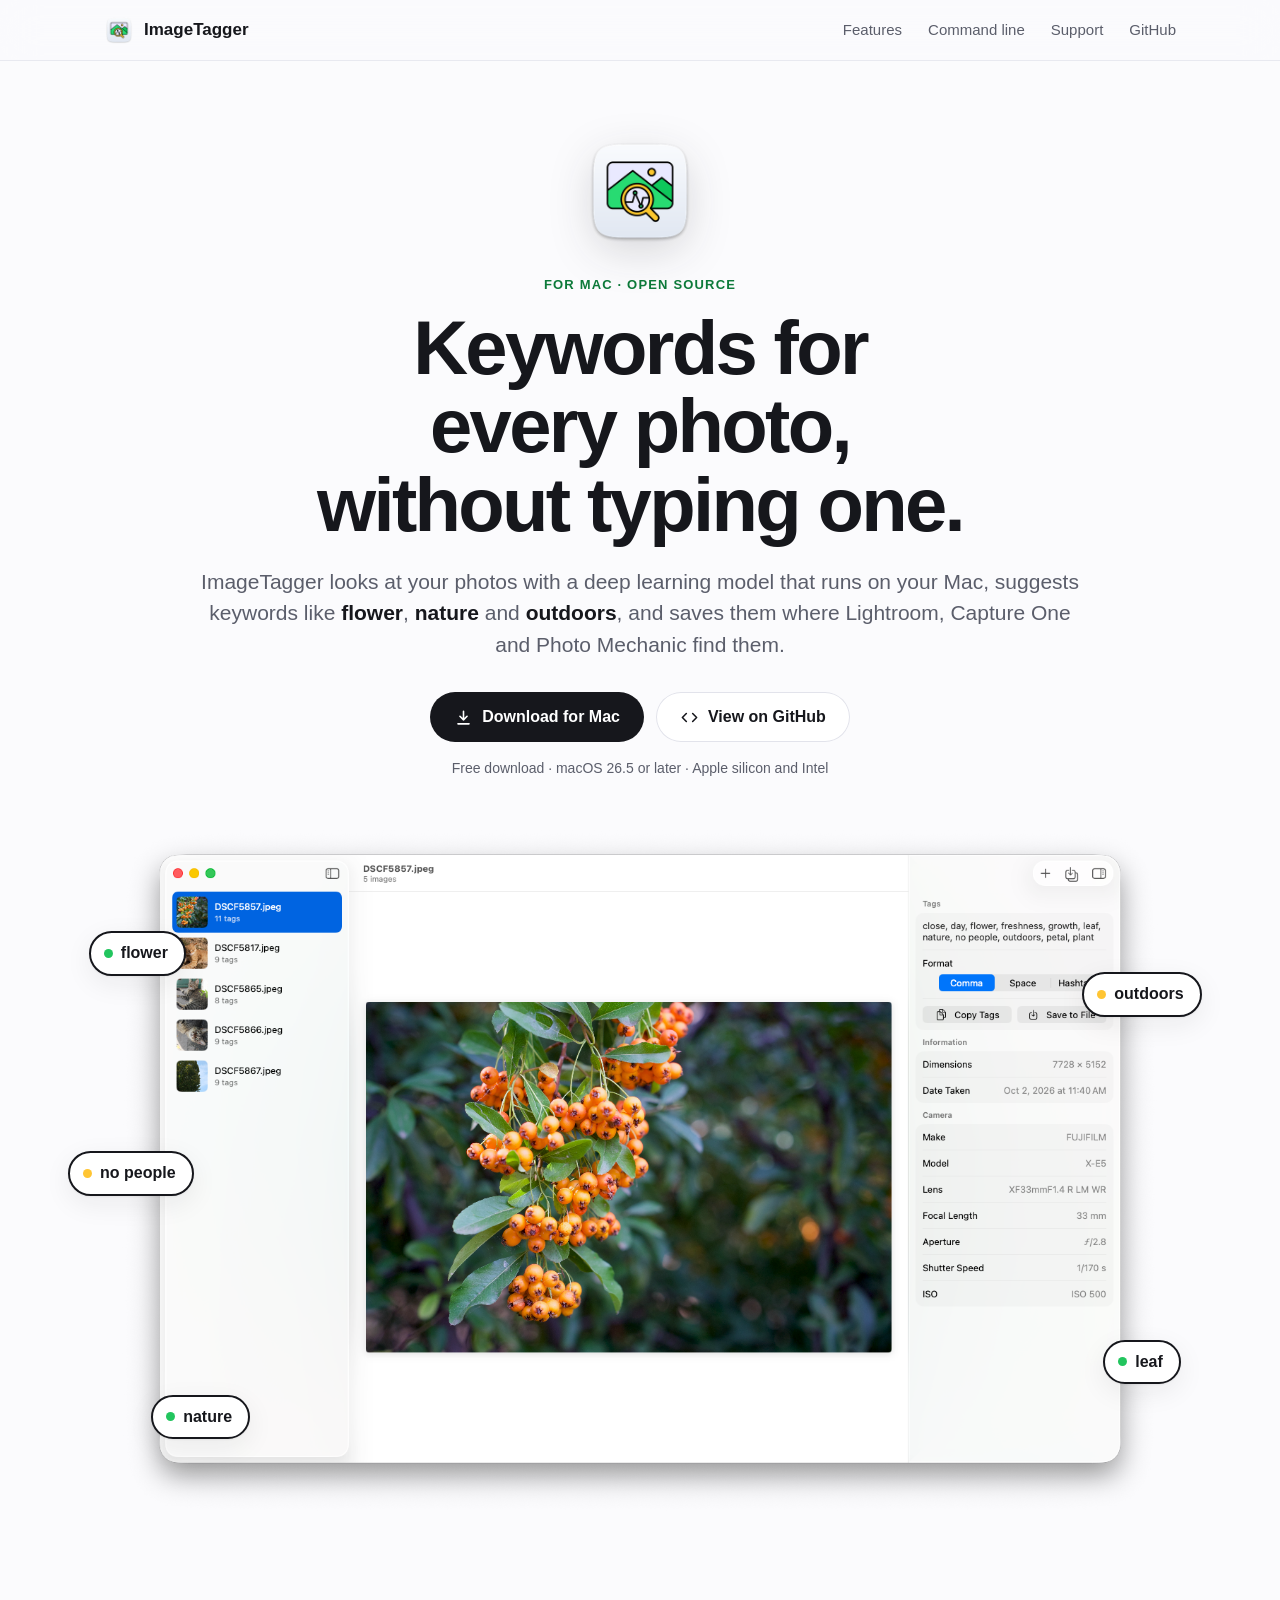
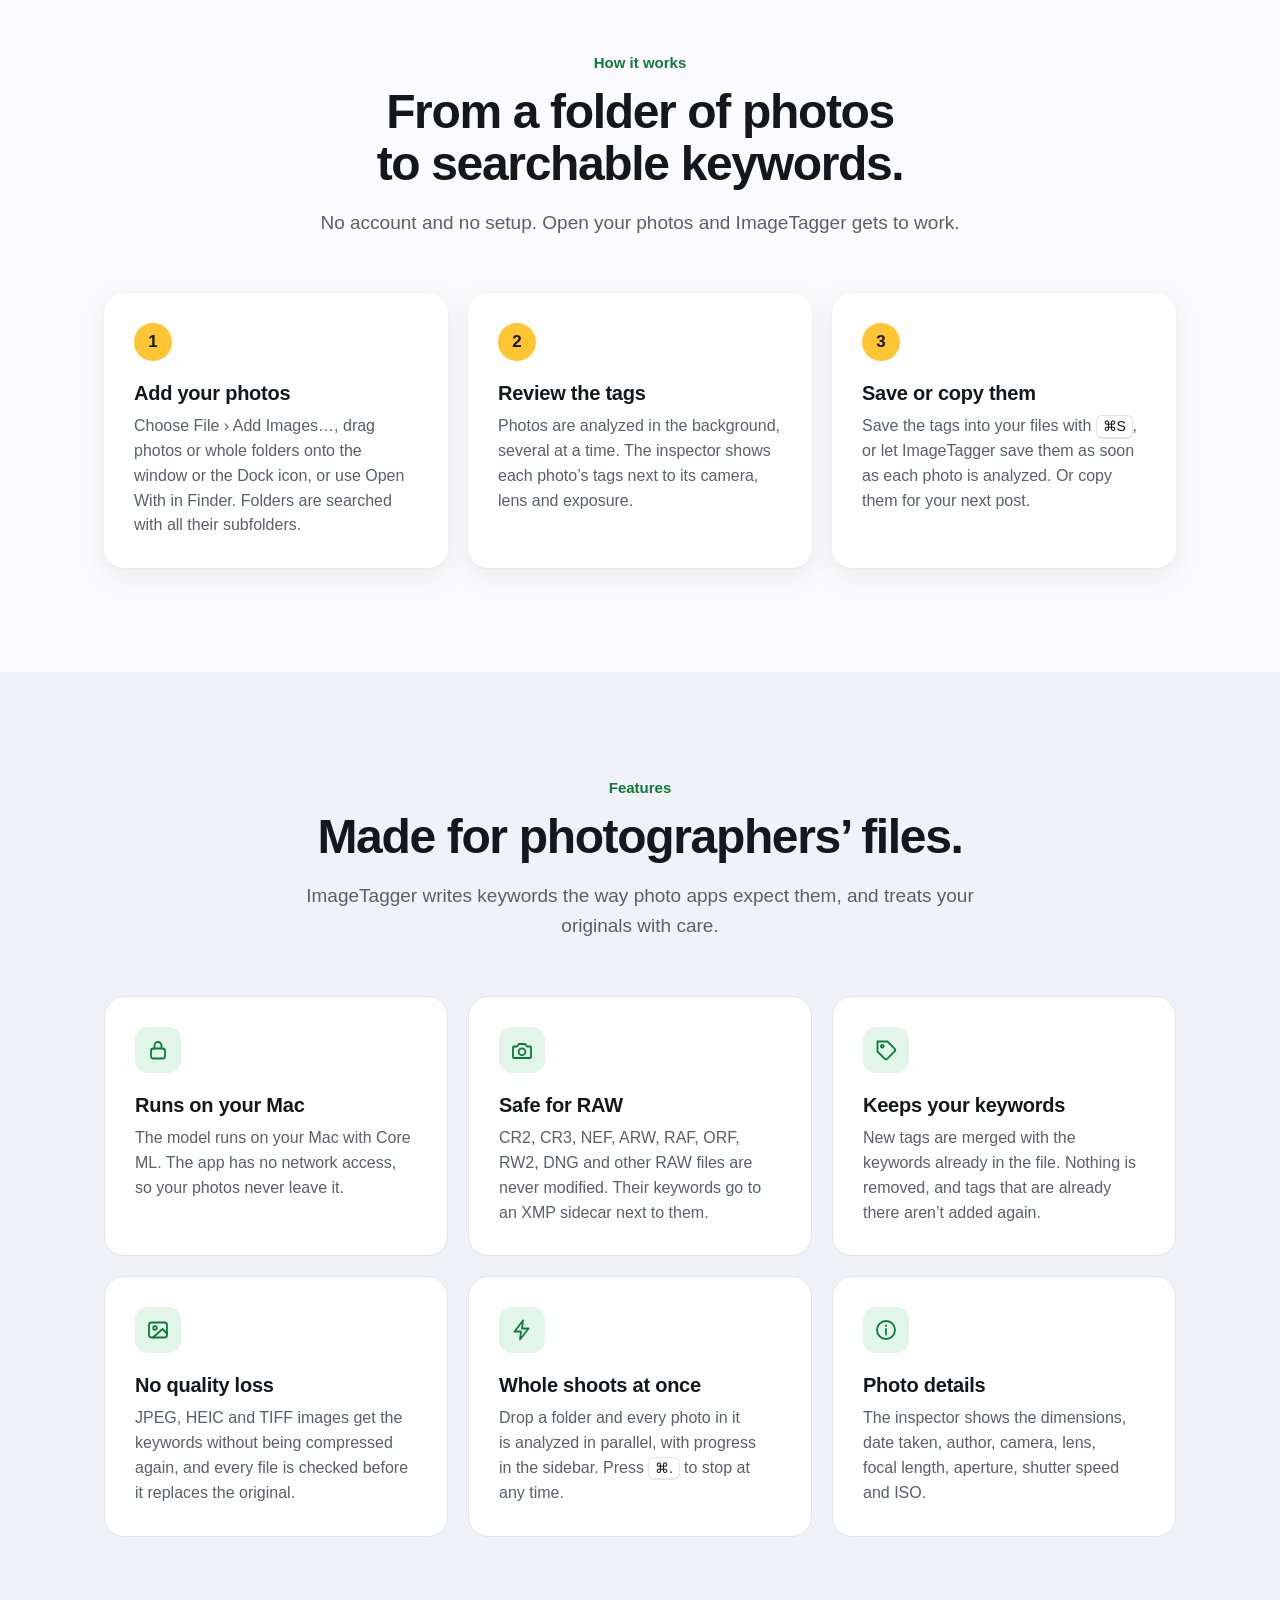
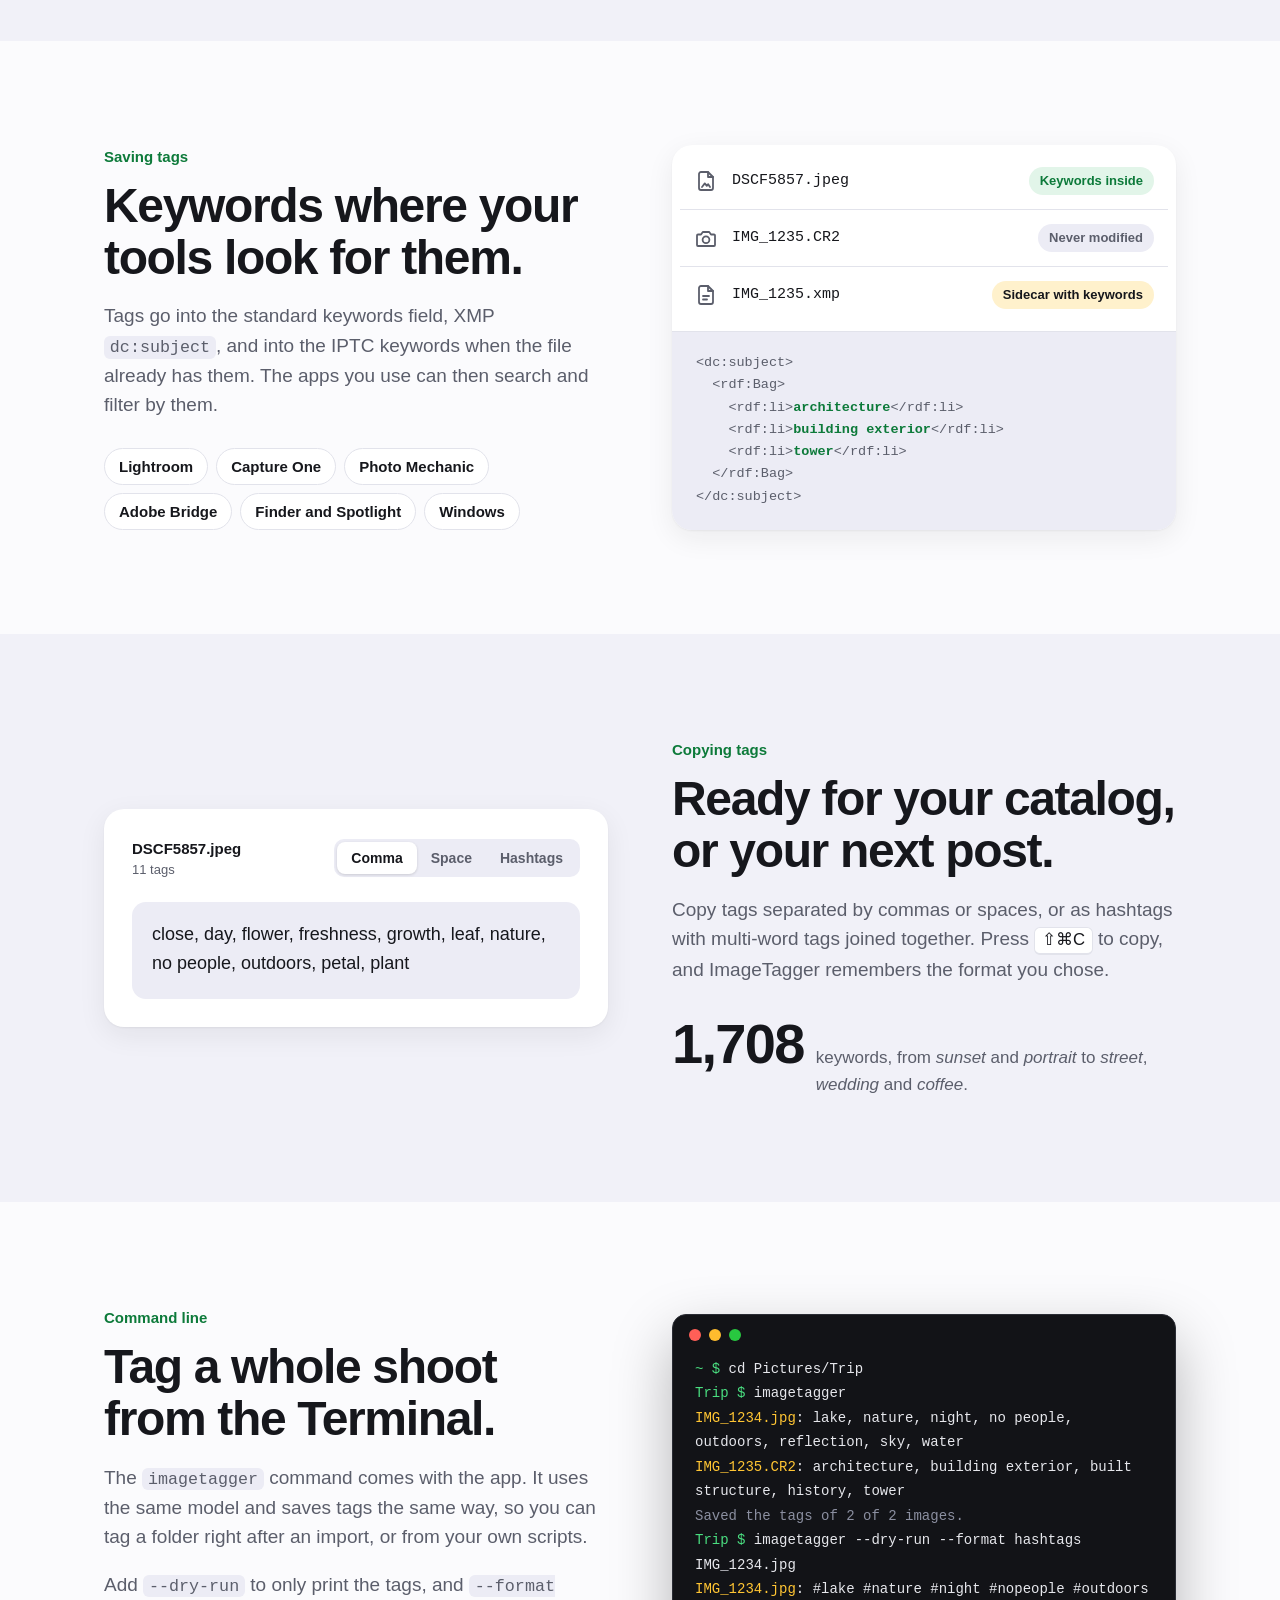
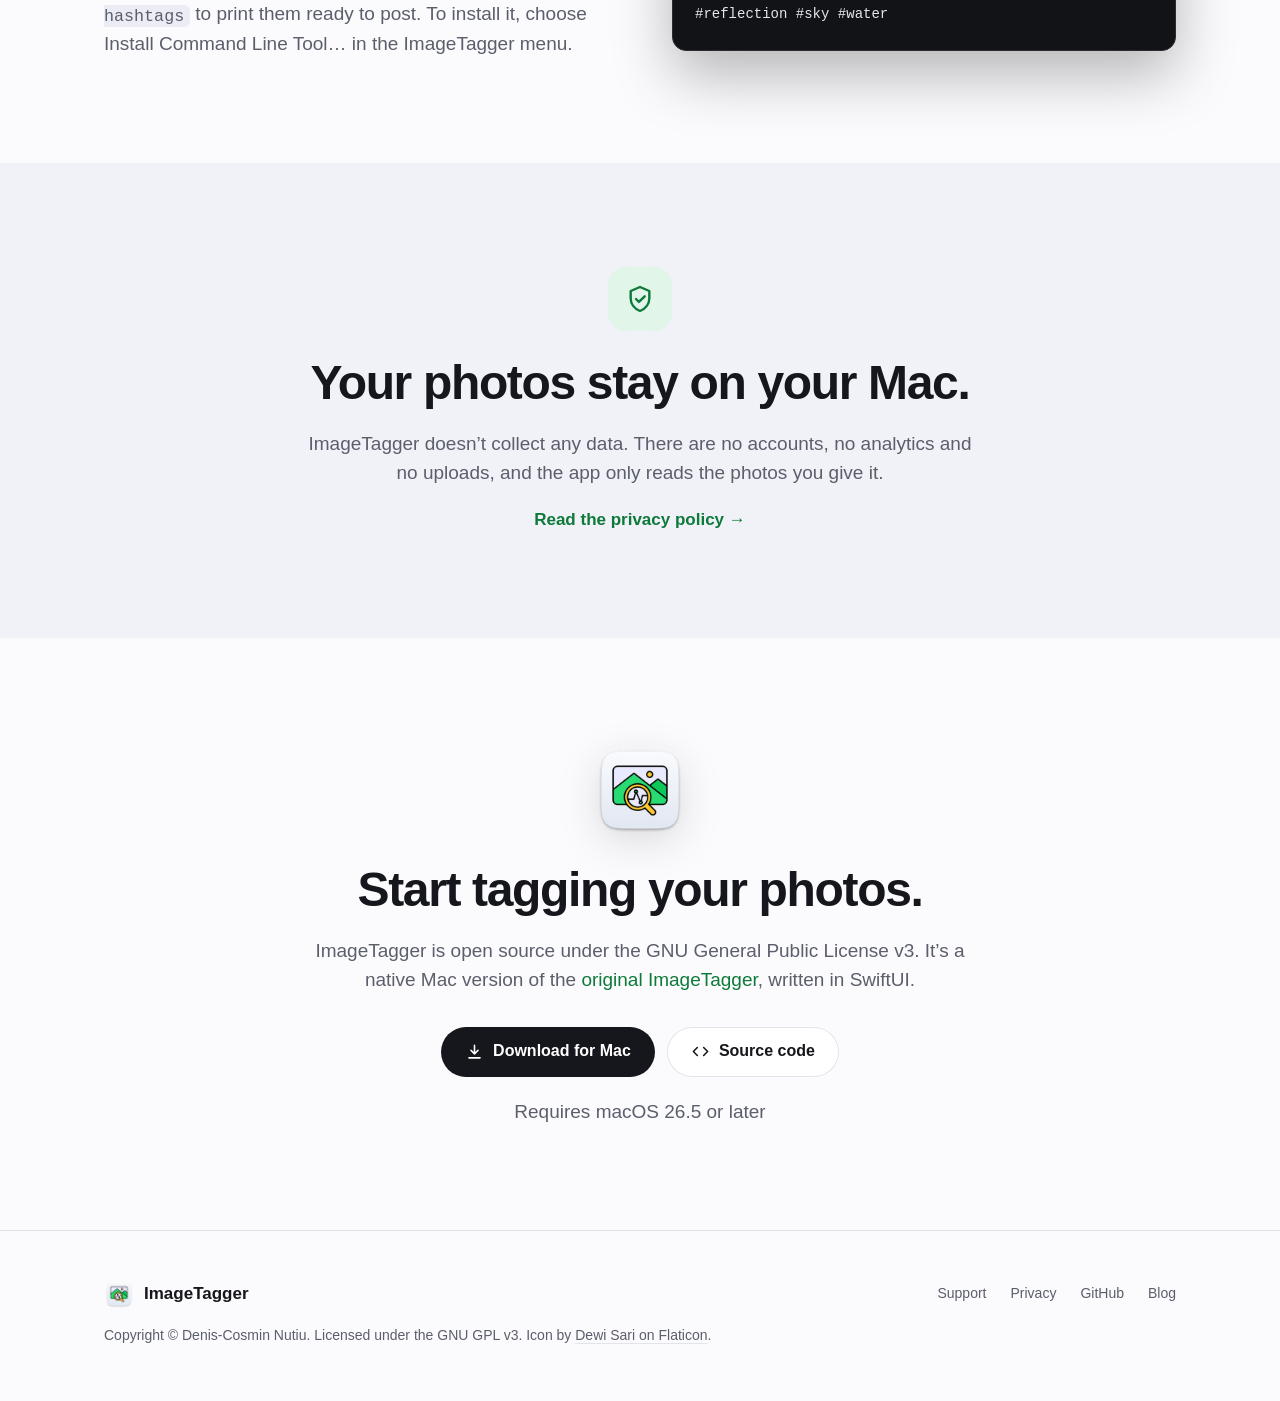
==== docs/index.html @ 943b86b3 "Add the website docs/ is now a static website for GitHub Pages, with no build step: a landing page, " ====
<!doctype html>
<html lang="en">
<head>
  <meta charset="utf-8">
  <meta name="viewport" content="width=device-width, initial-scale=1">
  <title>ImageTagger for Mac – Keywords for every photo</title>
  <meta name="description" content="ImageTagger suggests keywords for your photos with a deep learning model that runs on your Mac, and saves them to your files and XMP sidecars for Lightroom, Capture One and Photo Mechanic.">
  <link rel="canonical" href="https://dnutiu.github.io/ImageTaggerMac/">
  <meta property="og:type" content="website">
  <meta property="og:site_name" content="ImageTagger">
  <meta property="og:title" content="ImageTagger for Mac – Keywords for every photo">
  <meta property="og:description" content="Suggests keywords for your photos with a deep learning model that runs on your Mac, and saves them where your photo apps find them.">
  <meta property="og:url" content="https://dnutiu.github.io/ImageTaggerMac/">
  <meta property="og:image" content="https://dnutiu.github.io/ImageTaggerMac/assets/og.png">
  <meta property="og:image:width" content="1200">
  <meta property="og:image:height" content="630">
  <meta property="og:image:alt" content="The ImageTagger icon and a screenshot of the app showing a photo with its predicted tags">
  <meta name="twitter:card" content="summary_large_image">
  <meta name="theme-color" content="#fbfbfd" media="(prefers-color-scheme: light)">
  <meta name="theme-color" content="#0e0f13" media="(prefers-color-scheme: dark)">
  <link rel="icon" type="image/png" href="assets/favicon.png">
  <link rel="apple-touch-icon" href="assets/icon.png">
  <link rel="stylesheet" href="assets/site.css">
</head>
<body>
  <a class="skip-link" href="#main">Skip to content</a>

  <header class="site-header">
    <div class="wrap">
      <a class="brand" href="./">
        <img src="assets/icon.png" alt="" width="30" height="30">
        ImageTagger
      </a>
      <nav class="nav" aria-label="Main">
        <a class="optional" href="#features">Features</a>
        <a class="optional" href="#command-line">Command line</a>
        <a href="support/">Support</a>
        <a href="https://github.com/dnutiu/ImageTaggerMac">GitHub</a>
      </nav>
    </div>
  </header>

  <main id="main">
    <section class="hero">
      <div class="wrap">
        <img class="hero-icon" src="assets/icon.png" alt="" width="116" height="116">
        <p class="eyebrow">For Mac · Open source</p>
        <h1>Keywords for every photo, without typing one.</h1>
        <p class="lede">
          ImageTagger looks at your photos with a deep learning model that runs on your Mac, suggests keywords like
          <em>flower</em>, <em>nature</em> and <em>outdoors</em>, and saves them where Lightroom, Capture One and
          Photo Mechanic find them.
        </p>
        <div class="actions">
          <a class="button button-primary" href="https://github.com/dnutiu/ImageTaggerMac/releases/latest">
            <svg viewBox="0 0 24 24" aria-hidden="true"><path d="M12 4v11m0 0-4.5-4.5M12 15l4.5-4.5M5 20h14"/></svg>
            Download for Mac
          </a>
          <a class="button button-secondary" href="https://github.com/dnutiu/ImageTaggerMac">
            <svg viewBox="0 0 24 24" aria-hidden="true"><path d="m8 7-5 5 5 5m8-10 5 5-5 5"/></svg>
            View on GitHub
          </a>
        </div>
        <p class="fineprint">Free download · macOS 26.5 or later · Apple silicon and Intel</p>

        <div class="shot">
          <picture>
            <source media="(prefers-color-scheme: dark)" srcset="screenshot-dark.png">
            <img src="screenshot-light.png" width="1472" height="972" fetchpriority="high"
              alt="ImageTagger showing a photo of orange berries. The inspector lists its tags: close, day, flower, freshness, growth, leaf, nature, no people, outdoors, petal and plant, followed by the camera, lens and exposure.">
          </picture>
          <span class="float-tag tag-1" aria-hidden="true">flower</span>
          <span class="float-tag tag-2 sun" aria-hidden="true">no people</span>
          <span class="float-tag tag-3" aria-hidden="true">nature</span>
          <span class="float-tag tag-4 sun" aria-hidden="true">outdoors</span>
          <span class="float-tag tag-5" aria-hidden="true">leaf</span>
        </div>
      </div>
    </section>

    <section class="section" aria-labelledby="how-title">
      <div class="wrap">
        <div class="section-head">
          <p class="kicker">How it works</p>
          <h2 id="how-title">From a folder of photos to searchable keywords.</h2>
          <p>No account and no setup. Open your photos and ImageTagger gets to work.</p>
        </div>
        <ol class="steps">
          <li>
            <h3>Add your photos</h3>
            <p>Choose File › Add Images…, drag photos or whole folders onto the window or the Dock icon, or use Open
              With in Finder. Folders are searched with all their subfolders.</p>
          </li>
          <li>
            <h3>Review the tags</h3>
            <p>Photos are analyzed in the background, several at a time. The inspector shows each photo’s tags next
              to its camera, lens and exposure.</p>
          </li>
          <li>
            <h3>Save or copy them</h3>
            <p>Save the tags into your files with <kbd>⌘S</kbd>, or let ImageTagger save them as soon as
              each photo is analyzed. Or copy them for your next post.</p>
          </li>
        </ol>
      </div>
    </section>

    <section class="section band" id="features" aria-labelledby="features-title">
      <div class="wrap">
        <div class="section-head">
          <p class="kicker">Features</p>
          <h2 id="features-title">Made for photographers’ files.</h2>
          <p>ImageTagger writes keywords the way photo apps expect them, and treats your originals with care.</p>
        </div>
        <div class="features">
          <article class="card">
            <div class="card-icon">
              <svg viewBox="0 0 24 24" aria-hidden="true"><rect x="5" y="10.5" width="14" height="10" rx="2.5"/><path d="M8.5 10.5V7.5a3.5 3.5 0 0 1 7 0v3"/></svg>
            </div>
            <h3>Runs on your Mac</h3>
            <p>The model runs on your Mac with Core ML. The app has no network access, so your photos never leave
              it.</p>
          </article>
          <article class="card">
            <div class="card-icon">
              <svg viewBox="0 0 24 24" aria-hidden="true"><path d="M4 8.5h3l1.8-2.5h6.4L17 8.5h3a1 1 0 0 1 1 1V19a1 1 0 0 1-1 1H4a1 1 0 0 1-1-1V9.5a1 1 0 0 1 1-1z"/><circle cx="12" cy="13.8" r="3.4"/></svg>
            </div>
            <h3>Safe for RAW</h3>
            <p>CR2, CR3, NEF, ARW, RAF, ORF, RW2, DNG and other RAW files are never modified. Their keywords go to
              an XMP sidecar next to them.</p>
          </article>
          <article class="card">
            <div class="card-icon">
              <svg viewBox="0 0 24 24" aria-hidden="true"><path d="M20.6 13.4 13.4 20.6a2 2 0 0 1-2.8 0L3.5 13.5V3.5h10l7.1 7.1a2 2 0 0 1 0 2.8z"/><circle cx="8.3" cy="8.3" r="1.4"/></svg>
            </div>
            <h3>Keeps your keywords</h3>
            <p>New tags are merged with the keywords already in the file. Nothing is removed, and tags that are
              already there aren’t added again.</p>
          </article>
          <article class="card">
            <div class="card-icon">
              <svg viewBox="0 0 24 24" aria-hidden="true"><rect x="3" y="4.5" width="18" height="15" rx="2.5"/><circle cx="9" cy="10" r="1.8"/><path d="m21 15.5-4.5-4.5L7 19.5"/></svg>
            </div>
            <h3>No quality loss</h3>
            <p>JPEG, HEIC and TIFF images get the keywords without being compressed again, and every file is
              checked before it replaces the original.</p>
          </article>
          <article class="card">
            <div class="card-icon">
              <svg viewBox="0 0 24 24" aria-hidden="true"><path d="M13 2.5 4.5 13.5H11l-1 8 8.5-11H12z"/></svg>
            </div>
            <h3>Whole shoots at once</h3>
            <p>Drop a folder and every photo in it is analyzed in parallel, with progress in the sidebar. Press
              <kbd>⌘.</kbd> to stop at any time.</p>
          </article>
          <article class="card">
            <div class="card-icon">
              <svg viewBox="0 0 24 24" aria-hidden="true"><circle cx="12" cy="12" r="9"/><path d="M12 11v5.5M12 7.5v.5"/></svg>
            </div>
            <h3>Photo details</h3>
            <p>The inspector shows the dimensions, date taken, author, camera, lens, focal length, aperture,
              shutter speed and ISO.</p>
          </article>
        </div>
      </div>
    </section>

    <section class="section" aria-labelledby="saving-title">
      <div class="wrap split">
        <div class="split-text">
          <p class="kicker">Saving tags</p>
          <h2 id="saving-title">Keywords where your tools look for them.</h2>
          <p>Tags go into the standard keywords field, XMP <code>dc:subject</code>, and into the IPTC keywords when
            the file already has them. The apps you use can then search and filter by them.</p>
          <ul class="chips" aria-label="Apps that read the keywords">
            <li>Lightroom</li>
            <li>Capture One</li>
            <li>Photo Mechanic</li>
            <li>Adobe Bridge</li>
            <li>Finder and Spotlight</li>
            <li>Windows</li>
          </ul>
        </div>
        <figure class="files" aria-label="How tags are saved to different kinds of files" style="margin: 0">
          <ul>
            <li class="file">
              <svg viewBox="0 0 24 24" aria-hidden="true"><path d="M14 3H7a2 2 0 0 0-2 2v14a2 2 0 0 0 2 2h10a2 2 0 0 0 2-2V8z"/><path d="M14 3v5h5"/><path d="m8 18 2.8-3.6 2 2.4 1.4-1.6L16 18"/></svg>
              <span class="file-name">DSCF5857.jpeg</span>
              <span class="badge green">Keywords inside</span>
            </li>
            <li class="file">
              <svg viewBox="0 0 24 24" aria-hidden="true"><path d="M4 8.5h3l1.8-2.5h6.4L17 8.5h3a1 1 0 0 1 1 1V19a1 1 0 0 1-1 1H4a1 1 0 0 1-1-1V9.5a1 1 0 0 1 1-1z"/><circle cx="12" cy="13.8" r="3.4"/></svg>
              <span class="file-name">IMG_1235.CR2</span>
              <span class="badge">Never modified</span>
            </li>
            <li class="file">
              <svg viewBox="0 0 24 24" aria-hidden="true"><path d="M14 3H7a2 2 0 0 0-2 2v14a2 2 0 0 0 2 2h10a2 2 0 0 0 2-2V8z"/><path d="M14 3v5h5"/><path d="M9 13h6M9 16.5h4"/></svg>
              <span class="file-name">IMG_1235.xmp</span>
              <span class="badge sun">Sidecar with keywords</span>
            </li>
          </ul>
<pre aria-label="The keywords in the sidecar">&lt;dc:subject&gt;
  &lt;rdf:Bag&gt;
    &lt;rdf:li&gt;<b>architecture</b>&lt;/rdf:li&gt;
    &lt;rdf:li&gt;<b>building exterior</b>&lt;/rdf:li&gt;
    &lt;rdf:li&gt;<b>tower</b>&lt;/rdf:li&gt;
  &lt;/rdf:Bag&gt;
&lt;/dc:subject&gt;</pre>
        </figure>
      </div>
    </section>

    <section class="section band" aria-labelledby="formats-title">
      <div class="wrap split reverse">
        <div class="split-text">
          <p class="kicker">Copying tags</p>
          <h2 id="formats-title">Ready for your catalog, or your next post.</h2>
          <p>Copy tags separated by commas or spaces, or as hashtags with multi-word tags joined together. Press
            <kbd>⇧⌘C</kbd> to copy, and ImageTagger remembers the format you chose.</p>
          <div class="stat">
            <strong>1,708</strong>
            <span>keywords, from <em>sunset</em> and <em>portrait</em> to <em>street</em>, <em>wedding</em> and
              <em>coffee</em>.</span>
          </div>
        </div>
        <div class="format-demo">
          <div class="format-head">
            <p class="format-file">DSCF5857.jpeg <span>11 tags</span></p>
            <div class="segmented" role="group" aria-label="Tag format">
              <button type="button" data-format="comma" aria-pressed="true">Comma</button>
              <button type="button" data-format="space" aria-pressed="false">Space</button>
              <button type="button" data-format="hashtags" aria-pressed="false">Hashtags</button>
            </div>
          </div>
          <p class="format-output" id="format-output" aria-live="polite">close, day, flower, freshness, growth, leaf,
            nature, no people, outdoors, petal, plant</p>
        </div>
      </div>
    </section>

    <section class="section" id="command-line" aria-labelledby="cli-title">
      <div class="wrap split">
        <div class="split-text">
          <p class="kicker">Command line</p>
          <h2 id="cli-title">Tag a whole shoot from the Terminal.</h2>
          <p>The <code>imagetagger</code> command comes with the app. It uses the same model and saves tags the
            same way, so you can tag a folder right after an import, or from your own scripts.</p>
          <p>Add <code>--dry-run</code> to only print the tags, and <code>--format hashtags</code> to print them
            ready to post. To install it, choose Install Command Line Tool… in the ImageTagger menu.</p>
        </div>
        <div class="terminal" role="img" aria-label="A Terminal window running imagetagger in a folder of photos. It prints the tags of IMG_1234.jpg and IMG_1235.CR2, then saves them.">
          <div class="terminal-bar" aria-hidden="true"><span></span><span></span><span></span></div>
<pre aria-hidden="true"><span class="prompt">~ $</span> cd Pictures/Trip
<span class="prompt">Trip $</span> imagetagger
<span class="file-path">IMG_1234.jpg</span>: lake, nature, night, no people, outdoors, reflection, sky, water
<span class="file-path">IMG_1235.CR2</span>: architecture, building exterior, built structure, history, tower
<span class="dim">Saved the tags of 2 of 2 images.</span>
<span class="prompt">Trip $</span> imagetagger --dry-run --format hashtags IMG_1234.jpg
<span class="file-path">IMG_1234.jpg</span>: #lake #nature #night #nopeople #outdoors #reflection #sky #water</pre>
        </div>
      </div>
    </section>

    <section class="section band statement" aria-labelledby="privacy-title">
      <div class="wrap">
        <div class="statement-icon" aria-hidden="true">
          <svg viewBox="0 0 24 24"><path d="M12 3 5 6v5.5c0 4.4 3 8 7 9.5 4-1.5 7-5.1 7-9.5V6z"/><path d="m9 12 2.2 2.2L15.5 10"/></svg>
        </div>
        <h2 id="privacy-title">Your photos stay on your Mac.</h2>
        <p>ImageTagger doesn’t collect any data. There are no accounts, no analytics and no uploads, and the app
          only reads the photos you give it.</p>
        <a class="more" href="privacy/">Read the privacy policy →</a>
      </div>
    </section>

    <section class="section statement" aria-labelledby="download-title">
      <div class="wrap">
        <img class="cta-icon" src="assets/icon.png" alt="" width="96" height="96" loading="lazy">
        <h2 id="download-title">Start tagging your photos.</h2>
        <p>ImageTagger is open source under the GNU General Public License v3. It’s a native Mac version of the
          <a href="https://github.com/dnutiu/ImageTagger">original ImageTagger</a>, written in SwiftUI.</p>
        <div class="actions">
          <a class="button button-primary" href="https://github.com/dnutiu/ImageTaggerMac/releases/latest">
            <svg viewBox="0 0 24 24" aria-hidden="true"><path d="M12 4v11m0 0-4.5-4.5M12 15l4.5-4.5M5 20h14"/></svg>
            Download for Mac
          </a>
          <a class="button button-secondary" href="https://github.com/dnutiu/ImageTaggerMac">
            <svg viewBox="0 0 24 24" aria-hidden="true"><path d="m8 7-5 5 5 5m8-10 5 5-5 5"/></svg>
            Source code
          </a>
        </div>
        <p class="fineprint">Requires macOS 26.5 or later</p>
      </div>
    </section>
  </main>

  <footer class="site-footer">
    <div class="wrap">
      <a class="brand" href="./">
        <img src="assets/icon.png" alt="" width="30" height="30" loading="lazy">
        ImageTagger
      </a>
      <nav class="nav" aria-label="Footer">
        <a href="support/">Support</a>
        <a href="privacy/">Privacy</a>
        <a href="https://github.com/dnutiu/ImageTaggerMac">GitHub</a>
        <a href="https://blog.nuculabs.dev">Blog</a>
      </nav>
      <p>Copyright © Denis-Cosmin Nutiu. Licensed under the GNU GPL v3. Icon by
        <a href="https://www.flaticon.com/free-icons/image-analysis">Dewi Sari on Flaticon</a>.</p>
    </div>
  </footer>

  <script>
    const tags = ["close", "day", "flower", "freshness", "growth", "leaf", "nature", "no people", "outdoors", "petal", "plant"];
    // The same formats as TagFormat in the app. Hashtags can't contain spaces, so multi-word tags are joined.
    const formats = {
      comma: (tags) => tags.join(", "),
      space: (tags) => tags.join(" "),
      hashtags: (tags) => tags.map((tag) => "#" + tag.replace(/\s/g, "")).join(" "),
    };
    const output = document.getElementById("format-output");
    const buttons = document.querySelectorAll("[data-format]");
    for (const button of buttons) {
      button.addEventListener("click", () => {
        for (const other of buttons) other.setAttribute("aria-pressed", String(other === button));
        output.textContent = formats[button.dataset.format](tags);
      });
    }
  </script>
</body>
</html>
---- docs/assets/site.css ----
/* ImageTagger website. The colors come from the app icon: green hills, a yellow sun and a lavender frame. */

:root {
  color-scheme: light dark;

  --bg: #fbfbfd;
  --bg-band: #f1f1f8;
  --surface: #ffffff;
  --surface-sunken: #ececf5;
  --text: #16171c;
  --text-muted: #5b5e6b;
  --line: #e2e3eb;
  --accent: #0d7a3a;
  --accent-bright: #22c55e;
  --accent-soft: #e2f5e9;
  --sun: #ffc533;
  --sun-soft: #fff1cc;
  --button-bg: #16171c;
  --button-text: #ffffff;
  --chip-border: #16171c;
  --shadow: 0 1px 2px rgb(22 23 28 / 0.05), 0 8px 28px rgb(22 23 28 / 0.07);
  --radius: 20px;

  --font: -apple-system, BlinkMacSystemFont, "SF Pro Text", "Segoe UI", Roboto, "Helvetica Neue", Arial, sans-serif;
  --font-display: -apple-system, BlinkMacSystemFont, "SF Pro Display", "Segoe UI", Roboto, "Helvetica Neue", Arial,
    sans-serif;
  --font-mono: ui-monospace, "SF Mono", SFMono-Regular, Menlo, Consolas, monospace;
}

@media (prefers-color-scheme: dark) {
  :root {
    --bg: #0e0f13;
    --bg-band: #15161c;
    --surface: #1b1d23;
    --surface-sunken: #111217;
    --text: #eceef3;
    --text-muted: #a3a6b4;
    --line: #2b2e38;
    --accent: #4ade80;
    --accent-bright: #22c55e;
    --accent-soft: rgb(74 222 128 / 0.13);
    --sun-soft: rgb(255 197 51 / 0.15);
    --button-bg: #f2f3f7;
    --button-text: #111216;
    --chip-border: rgb(255 255 255 / 0.2);
    --shadow: 0 1px 2px rgb(0 0 0 / 0.4), 0 12px 32px rgb(0 0 0 / 0.35);
  }
}

/* Base */

*,
*::before,
*::after {
  box-sizing: border-box;
}

html {
  -webkit-text-size-adjust: 100%;
  scroll-behavior: smooth;
  scroll-padding-top: 76px;
}

body {
  margin: 0;
  background: var(--bg);
  color: var(--text);
  font: 17px/1.55 var(--font);
  -webkit-font-smoothing: antialiased;
  overflow-x: hidden;
}

img,
svg {
  display: block;
  max-width: 100%;
}

img {
  height: auto;
}

a {
  color: var(--accent);
  text-decoration: none;
}

a:hover {
  text-decoration: underline;
  text-underline-offset: 3px;
}

:focus-visible {
  outline: 2px solid var(--accent);
  outline-offset: 3px;
  border-radius: 6px;
}

code,
kbd {
  font-family: var(--font-mono);
  font-size: 0.88em;
}

:not(pre) > code {
  padding: 0.1em 0.35em;
  border-radius: 6px;
  background: var(--surface-sunken);
}

kbd {
  display: inline-block;
  min-width: 1.9em;
  padding: 0 0.4em;
  border-radius: 6px;
  border: 1px solid var(--line);
  border-bottom-width: 2px;
  background: var(--surface);
  color: var(--text);
  text-align: center;
  line-height: 1.45;
  white-space: nowrap;
  font-family: var(--font);
}

h1,
h2,
h3 {
  font-family: var(--font-display);
  text-wrap: balance;
}

h1 {
  margin: 0;
  font-size: clamp(40px, 7.4vw, 76px);
  line-height: 1.03;
  letter-spacing: -0.035em;
  font-weight: 700;
}

h2 {
  margin: 0;
  font-size: clamp(30px, 4.6vw, 48px);
  line-height: 1.08;
  letter-spacing: -0.028em;
  font-weight: 700;
}

h3 {
  margin: 0 0 8px;
  font-size: 20px;
  line-height: 1.25;
  letter-spacing: -0.012em;
}

p {
  text-wrap: pretty;
}

.wrap {
  width: 100%;
  max-width: 1120px;
  margin: 0 auto;
  padding: 0 24px;
}

.narrow {
  max-width: 780px;
}

.skip-link {
  position: absolute;
  left: 16px;
  top: -48px;
  z-index: 20;
  padding: 8px 14px;
  border-radius: 10px;
  background: var(--button-bg);
  color: var(--button-text);
}

.skip-link:focus {
  top: 12px;
}

/* Header and footer */

.site-header {
  position: sticky;
  top: 0;
  z-index: 10;
  background: color-mix(in srgb, var(--bg) 80%, transparent);
  -webkit-backdrop-filter: saturate(180%) blur(18px);
  backdrop-filter: saturate(180%) blur(18px);
  border-bottom: 1px solid color-mix(in srgb, var(--line) 70%, transparent);
}

.site-header .wrap {
  display: flex;
  align-items: center;
  justify-content: space-between;
  gap: 16px;
  height: 60px;
}

.brand {
  display: flex;
  align-items: center;
  gap: 10px;
  color: var(--text);
  font-weight: 650;
  font-size: 17px;
}

.brand:hover {
  text-decoration: none;
}

.brand img {
  width: 30px;
  height: 30px;
}

.nav {
  display: flex;
  align-items: center;
  gap: 26px;
  font-size: 15px;
}

.nav a {
  color: var(--text-muted);
}

.nav a:hover,
.nav a[aria-current="page"] {
  color: var(--text);
  text-decoration: none;
}

.site-footer {
  padding: 48px 0 56px;
  border-top: 1px solid var(--line);
  font-size: 14px;
  color: var(--text-muted);
}

.site-footer .wrap {
  display: grid;
  grid-template-columns: auto 1fr;
  align-items: center;
  gap: 16px 32px;
}

.site-footer .nav {
  justify-content: flex-end;
  flex-wrap: wrap;
  gap: 8px 24px;
  font-size: 14px;
}

.site-footer p {
  grid-column: 1 / -1;
  margin: 0;
}

.site-footer p a {
  color: inherit;
  text-decoration: underline;
  text-decoration-color: var(--line);
  text-underline-offset: 3px;
}

/* Buttons */

.actions {
  display: flex;
  flex-wrap: wrap;
  justify-content: center;
  gap: 12px;
  margin-top: 32px;
}

.actions.start {
  justify-content: flex-start;
}

.button {
  display: inline-flex;
  align-items: center;
  gap: 9px;
  min-height: 50px;
  padding: 0 24px;
  border-radius: 999px;
  font-size: 16px;
  font-weight: 600;
  transition: transform 0.15s ease, opacity 0.15s ease;
}

.button:hover {
  text-decoration: none;
}

.button:active {
  transform: scale(0.98);
}

.button svg {
  width: 19px;
  height: 19px;
  fill: none;
  stroke: currentColor;
  stroke-width: 2;
  stroke-linecap: round;
  stroke-linejoin: round;
}

.button-primary {
  background: var(--button-bg);
  color: var(--button-text);
}

.button-primary:hover {
  opacity: 0.86;
}

.button-secondary {
  background: var(--surface);
  color: var(--text);
  box-shadow: inset 0 0 0 1px var(--line);
}

.button-secondary:hover {
  box-shadow: inset 0 0 0 1px var(--text-muted);
}

.fineprint {
  margin: 16px 0 0;
  font-size: 14px;
  color: var(--text-muted);
}

/* Hero */

.hero {
  padding: 72px 0 32px;
  text-align: center;
  overflow: hidden;
}

.hero-icon {
  width: 116px;
  height: 116px;
  margin: 0 auto 26px;
  filter: drop-shadow(0 12px 22px rgb(22 23 28 / 0.16));
}

.eyebrow {
  margin: 0 0 14px;
  font-size: 13px;
  font-weight: 650;
  letter-spacing: 0.09em;
  text-transform: uppercase;
  color: var(--accent);
}

.hero h1 {
  max-width: 880px;
  margin: 0 auto;
}

.lede {
  max-width: 42em;
  margin: 22px auto 0;
  font-size: clamp(18px, 2.2vw, 21px);
  line-height: 1.5;
  color: var(--text-muted);
}

.lede em {
  font-style: normal;
  color: var(--text);
  font-weight: 550;
}

.shot {
  position: relative;
  max-width: 1040px;
  margin: 48px auto 0;
}

.shot img {
  width: 100%;
}

/* The floating tags around the screenshot, drawn like the stickers of the icon. */
.float-tag {
  --delay: 0s;
  position: absolute;
  display: inline-flex;
  align-items: center;
  gap: 8px;
  padding: 8px 16px 8px 13px;
  border: 2px solid var(--chip-border);
  border-radius: 999px;
  background: var(--surface);
  box-shadow: var(--shadow);
  font-size: 16px;
  font-weight: 650;
  white-space: nowrap;
  animation:
    tag-in 0.6s cubic-bezier(0.2, 0.9, 0.3, 1.25) var(--delay) both,
    tag-bob 6s ease-in-out calc(var(--delay) + 0.6s) infinite;
}

.float-tag::before {
  content: "";
  width: 9px;
  height: 9px;
  border-radius: 50%;
  background: var(--accent-bright);
}

.float-tag.sun::before {
  background: var(--sun);
}

.tag-1 {
  --delay: 0.5s;
  top: 15%;
  left: -3%;
}

.tag-2 {
  --delay: 0.8s;
  top: 47%;
  left: -5%;
}

.tag-3 {
  --delay: 1.1s;
  bottom: 11%;
  left: 3%;
}

.tag-4 {
  --delay: 0.65s;
  top: 21%;
  right: -4%;
}

.tag-5 {
  --delay: 0.95s;
  bottom: 19%;
  right: -2%;
}

@keyframes tag-in {
  from {
    opacity: 0;
    transform: translateY(10px) scale(0.85);
  }
}

@keyframes tag-bob {
  50% {
    translate: 0 -7px;
  }
}

/* Sections */

.section {
  padding: 104px 0;
}

.band {
  background: var(--bg-band);
}

.section-head {
  max-width: 740px;
  margin: 0 auto 56px;
  text-align: center;
}

.section-head p:not(.kicker),
.split-text > p:not(.kicker) {
  margin: 18px 0 0;
  font-size: 19px;
  color: var(--text-muted);
}

.kicker {
  margin: 0 0 12px;
  font-size: 15px;
  font-weight: 650;
  color: var(--accent);
}

/* How it works */

.steps {
  display: grid;
  grid-template-columns: repeat(3, 1fr);
  gap: 20px;
  margin: 0;
  padding: 0;
  list-style: none;
  counter-reset: step;
}

.steps li {
  padding: 30px;
  border-radius: var(--radius);
  background: var(--surface);
  box-shadow: var(--shadow);
}

.steps li::before {
  counter-increment: step;
  content: counter(step);
  display: grid;
  place-items: center;
  width: 38px;
  height: 38px;
  margin-bottom: 20px;
  border-radius: 50%;
  background: var(--sun);
  color: #16171c;
  font-weight: 700;
}

.steps p,
.card p {
  margin: 0;
  font-size: 16px;
  color: var(--text-muted);
}

/* Features */

.features {
  display: grid;
  grid-template-columns: repeat(3, 1fr);
  gap: 20px;
}

.card {
  padding: 30px;
  border: 1px solid var(--line);
  border-radius: var(--radius);
  background: var(--surface);
}

.card-icon {
  display: grid;
  place-items: center;
  width: 46px;
  height: 46px;
  margin-bottom: 20px;
  border-radius: 13px;
  background: var(--accent-soft);
  color: var(--accent);
}

.card-icon svg,
.file svg {
  width: 24px;
  height: 24px;
  fill: none;
  stroke: currentColor;
  stroke-width: 1.8;
  stroke-linecap: round;
  stroke-linejoin: round;
}

/* Two columns of text and an illustration */

.split {
  display: grid;
  grid-template-columns: 1fr 1fr;
  align-items: center;
  gap: 64px;
}

.split.reverse .split-text {
  order: 2;
}

.chips {
  display: flex;
  flex-wrap: wrap;
  gap: 8px;
  margin: 28px 0 0;
  padding: 0;
  list-style: none;
}

.chips li {
  padding: 6px 14px;
  border-radius: 999px;
  border: 1px solid var(--line);
  background: var(--surface);
  font-size: 15px;
  font-weight: 550;
}

/* Saving: a Finder-like list of files */

.files {
  overflow: hidden;
  border-radius: var(--radius);
  background: var(--surface);
  box-shadow: var(--shadow);
}

.files ul {
  margin: 0;
  padding: 8px;
  list-style: none;
}

.file {
  display: grid;
  grid-template-columns: auto 1fr auto;
  align-items: center;
  gap: 14px;
  padding: 14px;
}

.file + .file {
  border-top: 1px solid var(--line);
}

.file svg {
  color: var(--text-muted);
}

.file-name {
  font-family: var(--font-mono);
  font-size: 15px;
  overflow-wrap: anywhere;
}

.badge {
  padding: 4px 11px;
  border-radius: 999px;
  background: var(--surface-sunken);
  color: var(--text-muted);
  font-size: 13px;
  font-weight: 600;
  white-space: nowrap;
}

.badge.green {
  background: var(--accent-soft);
  color: var(--accent);
}

.badge.sun {
  background: var(--sun-soft);
  color: var(--text);
}

.files pre {
  margin: 0;
  padding: 20px 24px 22px;
  border-top: 1px solid var(--line);
  background: var(--surface-sunken);
  color: var(--text-muted);
  font: 13.5px/1.65 var(--font-mono);
  white-space: pre-wrap;
  overflow-wrap: anywhere;
}

.files pre b {
  color: var(--accent);
  font-weight: 600;
}

/* Tag formats */

.stat {
  display: flex;
  align-items: baseline;
  gap: 12px;
  margin-top: 32px;
}

.stat strong {
  font-family: var(--font-display);
  font-size: 56px;
  line-height: 1;
  letter-spacing: -0.03em;
}

.stat span {
  color: var(--text-muted);
}

.format-demo {
  padding: 28px;
  border-radius: var(--radius);
  background: var(--surface);
  box-shadow: var(--shadow);
}

.format-head {
  display: flex;
  flex-wrap: wrap;
  align-items: center;
  justify-content: space-between;
  gap: 12px 16px;
}

.format-file {
  margin: 0;
  font-size: 15px;
  font-weight: 600;
}

.format-file span {
  display: block;
  font-size: 13px;
  font-weight: 400;
  color: var(--text-muted);
}

.segmented {
  display: inline-flex;
  padding: 3px;
  border-radius: 10px;
  background: var(--surface-sunken);
}

.segmented button {
  min-height: 32px;
  padding: 0 14px;
  border: 0;
  border-radius: 8px;
  background: transparent;
  color: var(--text-muted);
  font: inherit;
  font-size: 14px;
  font-weight: 550;
  cursor: pointer;
}

.segmented button[aria-pressed="true"] {
  background: var(--surface);
  color: var(--text);
  box-shadow: 0 1px 3px rgb(0 0 0 / 0.14);
}

.format-output {
  min-height: 5.4em;
  margin: 22px 0 0;
  padding: 18px 20px;
  border-radius: 14px;
  background: var(--surface-sunken);
  font-size: 18px;
  line-height: 1.6;
  overflow-wrap: anywhere;
}

/* Command line */

.terminal {
  overflow: hidden;
  border: 1px solid #2a2c34;
  border-radius: 14px;
  background: #121317;
  color: #e6e7ec;
  box-shadow: 0 24px 60px rgb(0 0 0 / 0.28);
}

.terminal-bar {
  display: flex;
  gap: 8px;
  padding: 14px 16px 10px;
}

.terminal-bar span {
  width: 12px;
  height: 12px;
  border-radius: 50%;
  background: #ff5f57;
}

.terminal-bar span:nth-child(2) {
  background: #febc2e;
}

.terminal-bar span:nth-child(3) {
  background: #28c840;
}

.terminal pre {
  margin: 0;
  padding: 6px 22px 24px;
  font: 14px/1.75 var(--font-mono);
  white-space: pre-wrap;
  overflow-wrap: anywhere;
}

.terminal .prompt {
  color: #4ade80;
  user-select: none;
}

.terminal .file-path {
  color: #ffc533;
}

.terminal .dim {
  color: #8b8fa0;
}

/* Privacy and call to action */

.statement {
  text-align: center;
}

.statement-icon {
  display: grid;
  place-items: center;
  width: 64px;
  height: 64px;
  margin: 0 auto 26px;
  border-radius: 18px;
  background: var(--accent-soft);
  color: var(--accent);
}

.statement-icon svg {
  width: 32px;
  height: 32px;
  fill: none;
  stroke: currentColor;
  stroke-width: 1.8;
  stroke-linecap: round;
  stroke-linejoin: round;
}

.statement p {
  max-width: 36em;
  margin: 20px auto 0;
  font-size: 19px;
  color: var(--text-muted);
}

.statement .more {
  display: inline-block;
  margin-top: 20px;
  font-weight: 600;
}

.cta-icon {
  width: 96px;
  height: 96px;
  margin: 0 auto 26px;
  filter: drop-shadow(0 10px 20px rgb(22 23 28 / 0.15));
}

/* Support and privacy pages */

.page-hero {
  padding: 64px 0 40px;
  text-align: center;
}

.page-hero img {
  width: 88px;
  height: 88px;
  margin: 0 auto 22px;
  filter: drop-shadow(0 10px 18px rgb(22 23 28 / 0.15));
}

.page-hero h1 {
  font-size: clamp(36px, 6vw, 56px);
}

.page-hero .lede {
  font-size: 19px;
}

.prose {
  padding-bottom: 96px;
}

.prose h2 {
  margin: 64px 0 20px;
  font-size: clamp(26px, 3.6vw, 34px);
}

.prose h3 {
  margin-top: 32px;
}

.prose p,
.prose li {
  color: var(--text-muted);
}

.prose li + li {
  margin-top: 6px;
}

.prose strong {
  color: var(--text);
}

.prose pre {
  margin: 16px 0;
  padding: 16px 20px;
  border-radius: 12px;
  background: var(--surface-sunken);
  font: 13.5px/1.65 var(--font-mono);
  white-space: pre-wrap;
  overflow-wrap: anywhere;
}

.contact {
  padding: 32px;
  border-radius: var(--radius);
  background: var(--surface);
  box-shadow: var(--shadow);
}

.contact h2 {
  margin: 0;
}

.contact .actions {
  margin-top: 24px;
}

.contact .fineprint {
  margin-top: 22px;
}

.toc {
  display: flex;
  flex-wrap: wrap;
  justify-content: center;
  gap: 8px 20px;
  margin: 24px 0 0;
  padding: 0;
  list-style: none;
  font-size: 15px;
}

.faq details {
  border-bottom: 1px solid var(--line);
}

.faq details:first-of-type {
  border-top: 1px solid var(--line);
}

.faq summary {
  display: flex;
  align-items: center;
  justify-content: space-between;
  gap: 16px;
  padding: 18px 2px;
  font-size: 18px;
  font-weight: 600;
  cursor: pointer;
  list-style: none;
}

.faq summary::-webkit-details-marker {
  display: none;
}

.faq summary::after {
  content: "";
  flex: none;
  width: 9px;
  height: 9px;
  margin-right: 6px;
  border-right: 2px solid var(--text-muted);
  border-bottom: 2px solid var(--text-muted);
  transform: translateY(-3px) rotate(45deg);
  transition: transform 0.2s ease;
}

.faq details[open] summary::after {
  transform: translateY(2px) rotate(-135deg);
}

.faq .answer {
  padding: 0 2px 18px;
}

.faq .answer > :first-child {
  margin-top: 0;
}

.shortcuts {
  width: 100%;
  border-collapse: collapse;
  font-size: 16px;
}

.shortcuts th,
.shortcuts td {
  padding: 12px 2px;
  border-bottom: 1px solid var(--line);
  text-align: left;
  font-weight: 400;
}

.shortcuts td {
  text-align: right;
  white-space: nowrap;
}

.shortcuts th {
  color: var(--text-muted);
}

.updated {
  margin-top: 0;
  font-size: 15px;
}

/* Layout on smaller screens */

@media (max-width: 1120px) {
  .float-tag {
    font-size: 14px;
  }

  .tag-1,
  .tag-2 {
    left: 1%;
  }

  .tag-4,
  .tag-5 {
    right: 1%;
  }
}

@media (max-width: 900px) {
  .float-tag {
    display: none;
  }

  .steps {
    grid-template-columns: 1fr;
  }

  .features {
    grid-template-columns: repeat(2, 1fr);
  }

  .split {
    grid-template-columns: 1fr;
    gap: 40px;
  }

  .split.reverse .split-text {
    order: 0;
  }
}

@media (max-width: 640px) {
  .wrap {
    padding: 0 16px;
  }

  .nav {
    gap: 18px;
  }

  .nav .optional {
    display: none;
  }

  .hero {
    padding-top: 48px;
  }

  .hero-icon {
    width: 96px;
    height: 96px;
  }

  .section {
    padding: 72px 0;
  }

  .section-head {
    margin-bottom: 40px;
  }

  .features {
    grid-template-columns: 1fr;
  }

  .card,
  .steps li,
  .format-demo,
  .contact {
    padding: 24px;
  }

  .file {
    grid-template-columns: auto 1fr;
  }

  .file .badge {
    grid-column: 2;
    justify-self: start;
  }

  .site-footer .wrap {
    grid-template-columns: 1fr;
  }

  .site-footer .nav {
    justify-content: flex-start;
  }
}

@media (prefers-reduced-motion: reduce) {
  html {
    scroll-behavior: auto;
  }

  .float-tag {
    animation: none;
  }

  .button {
    transition: none;
  }
}
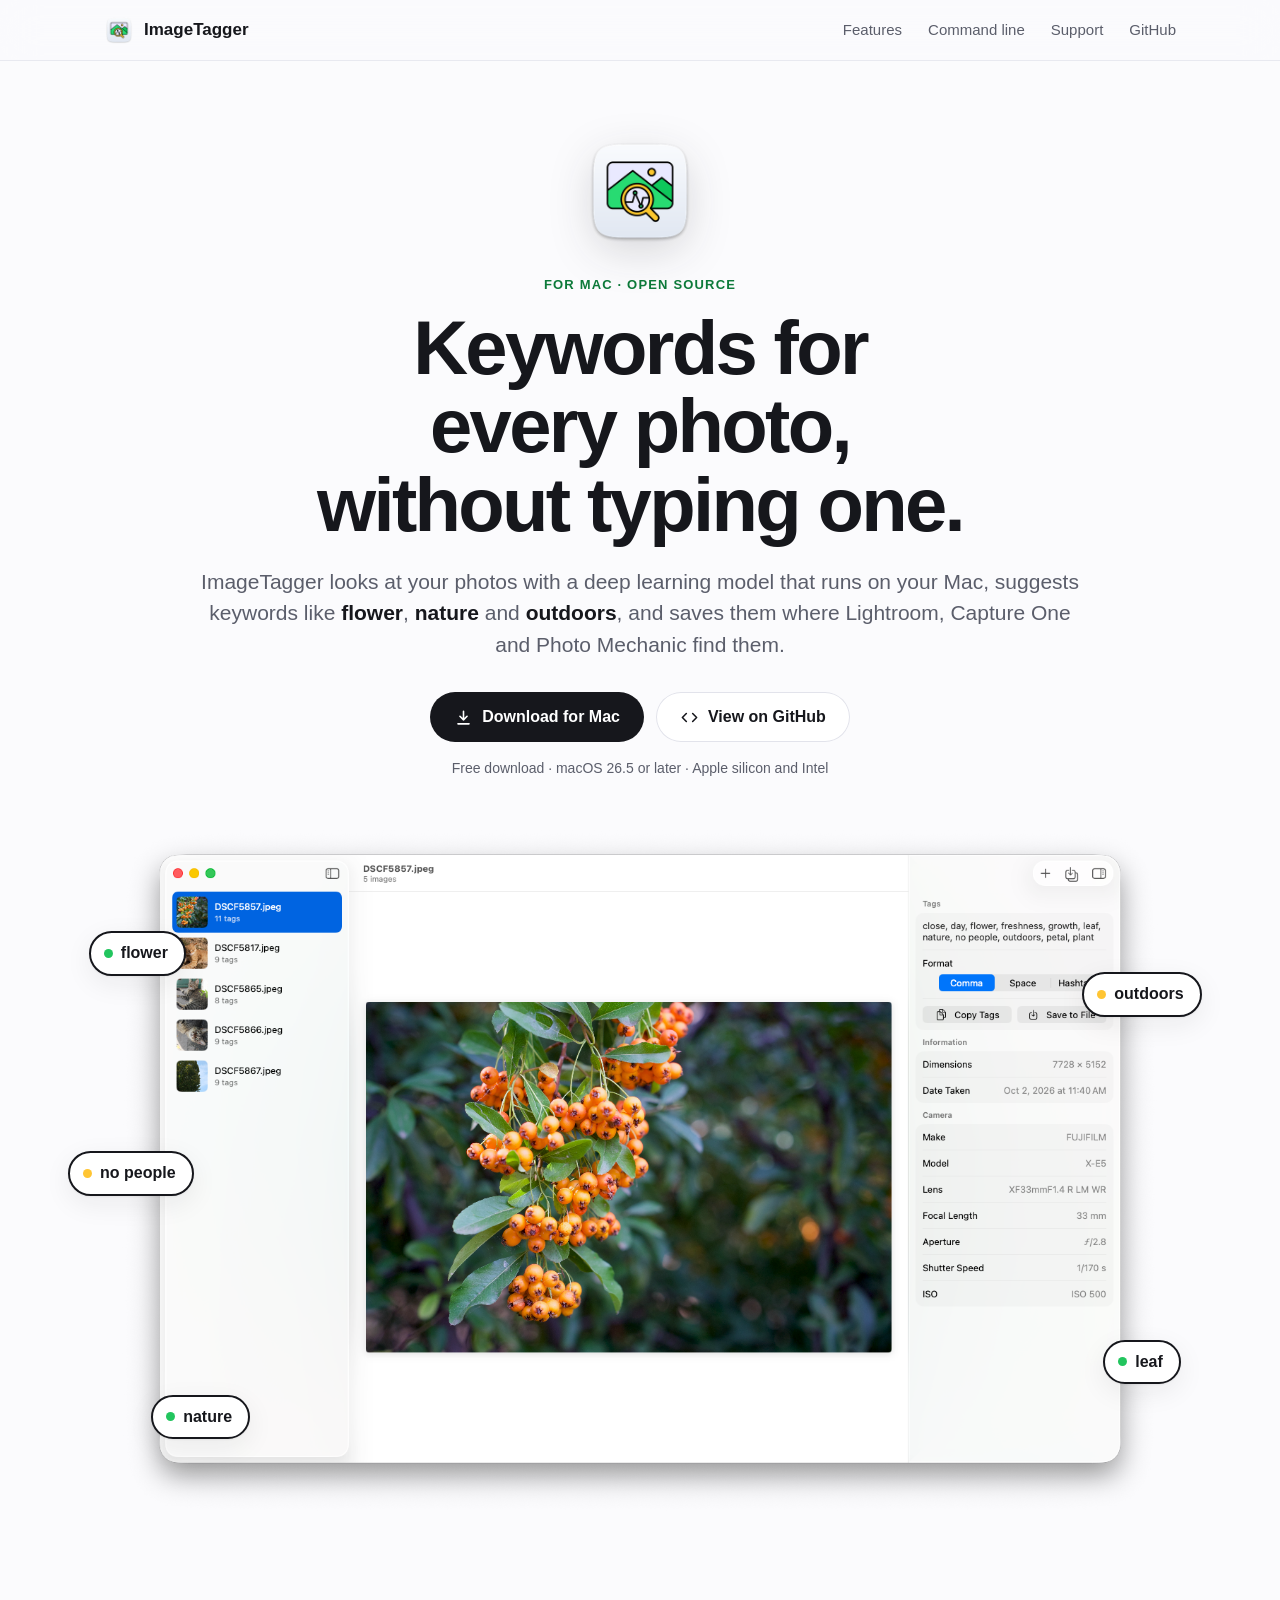
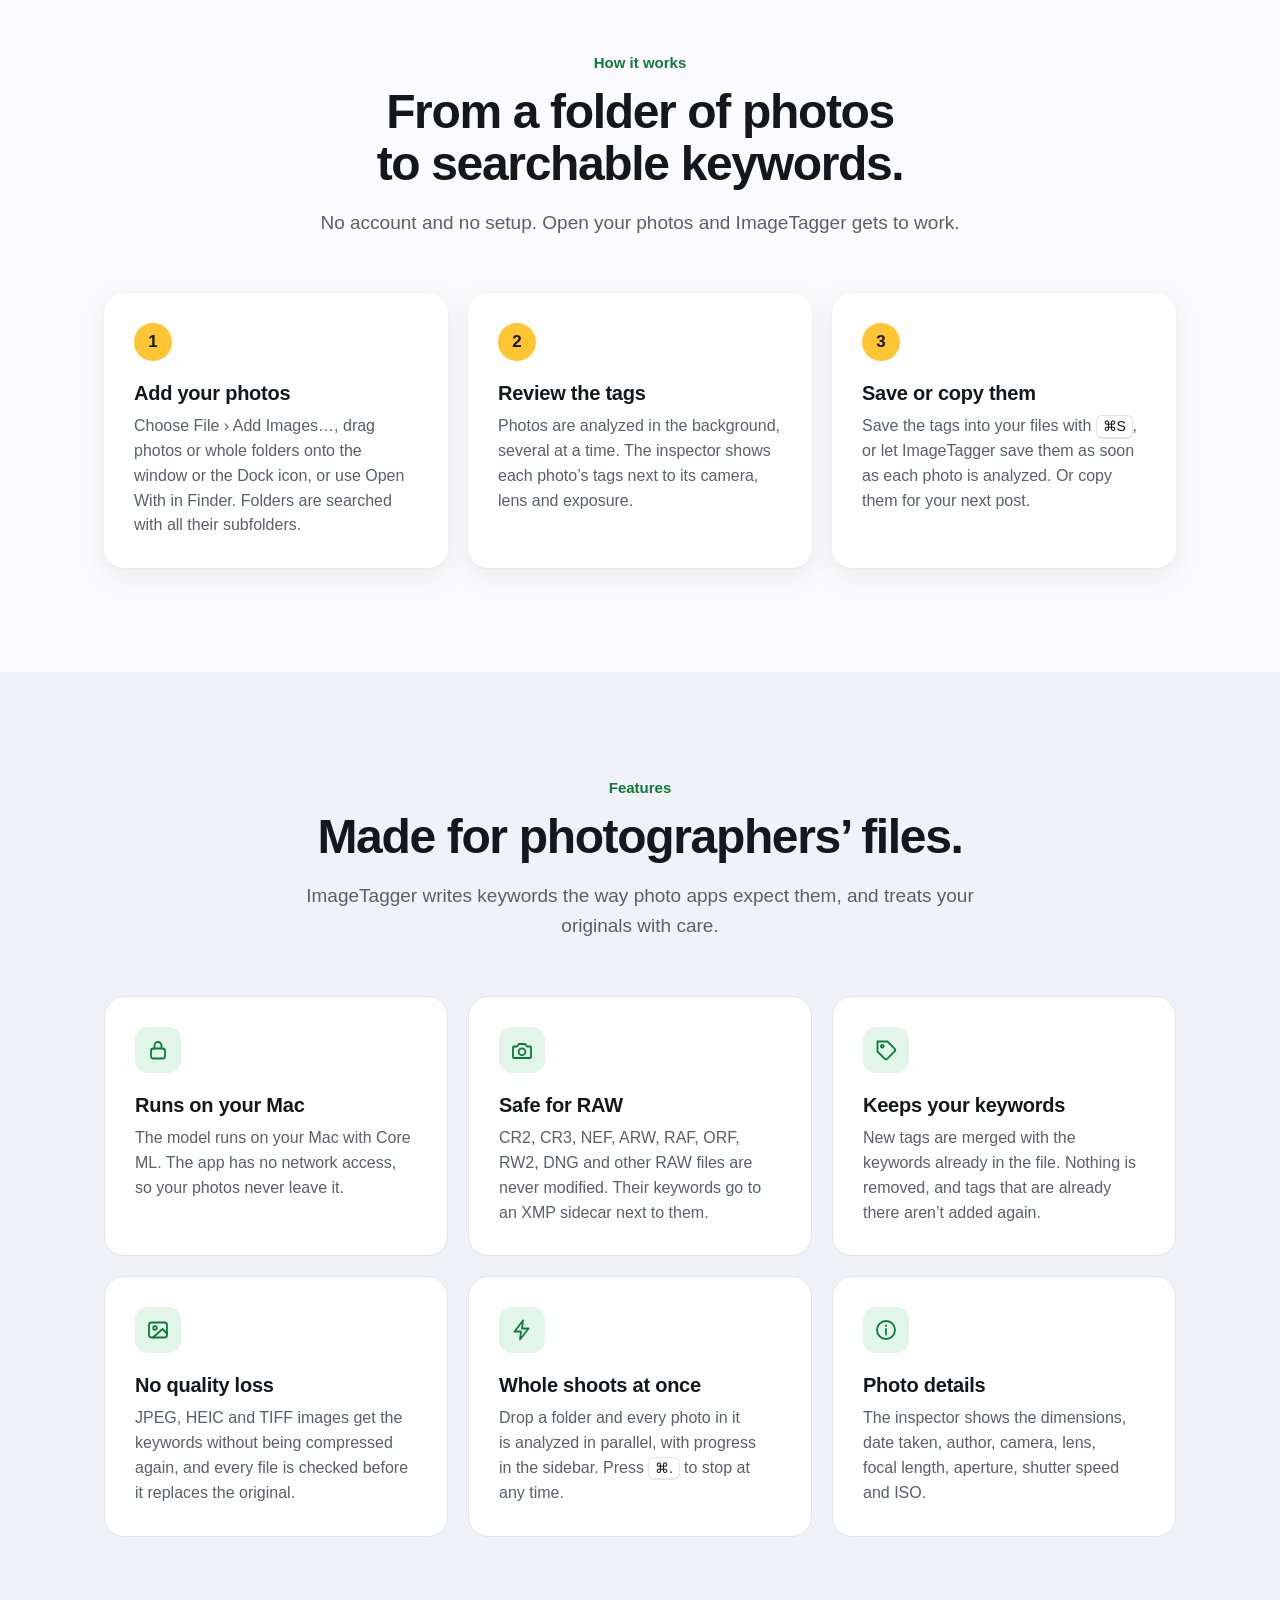
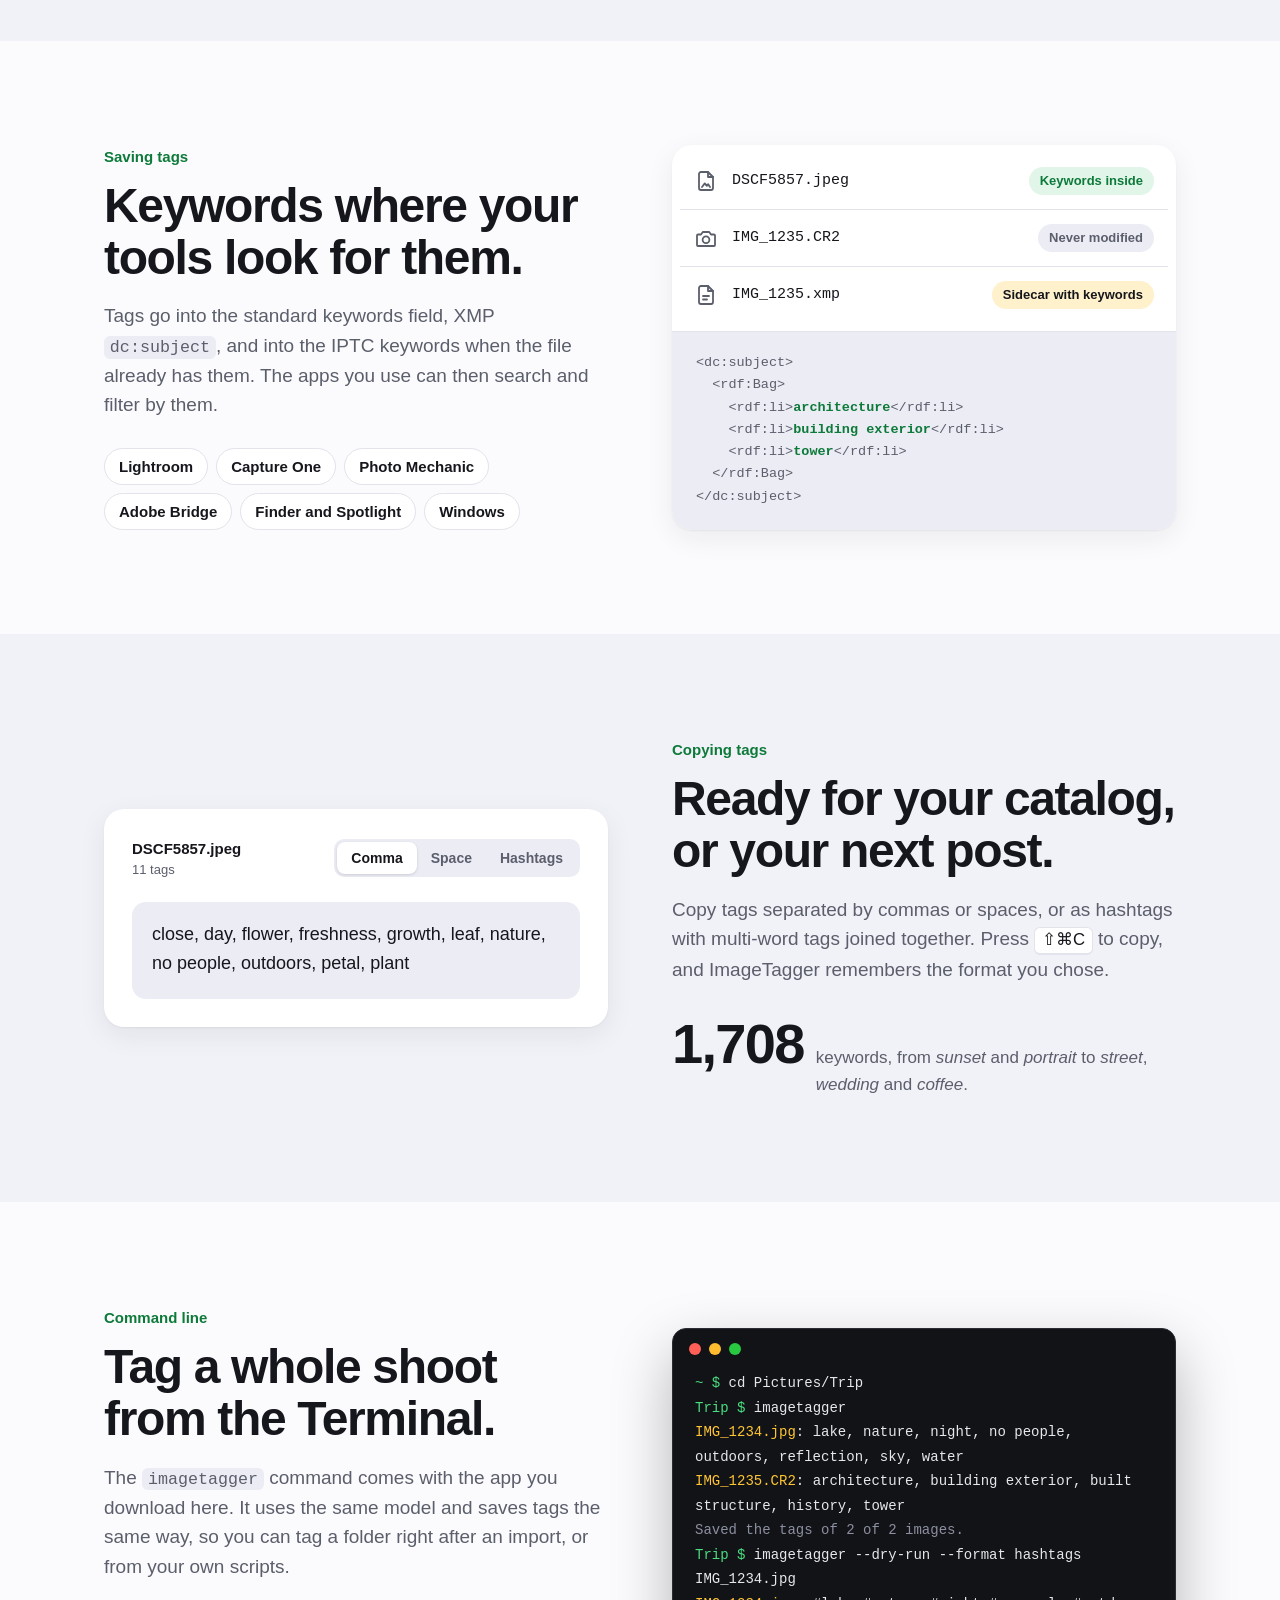
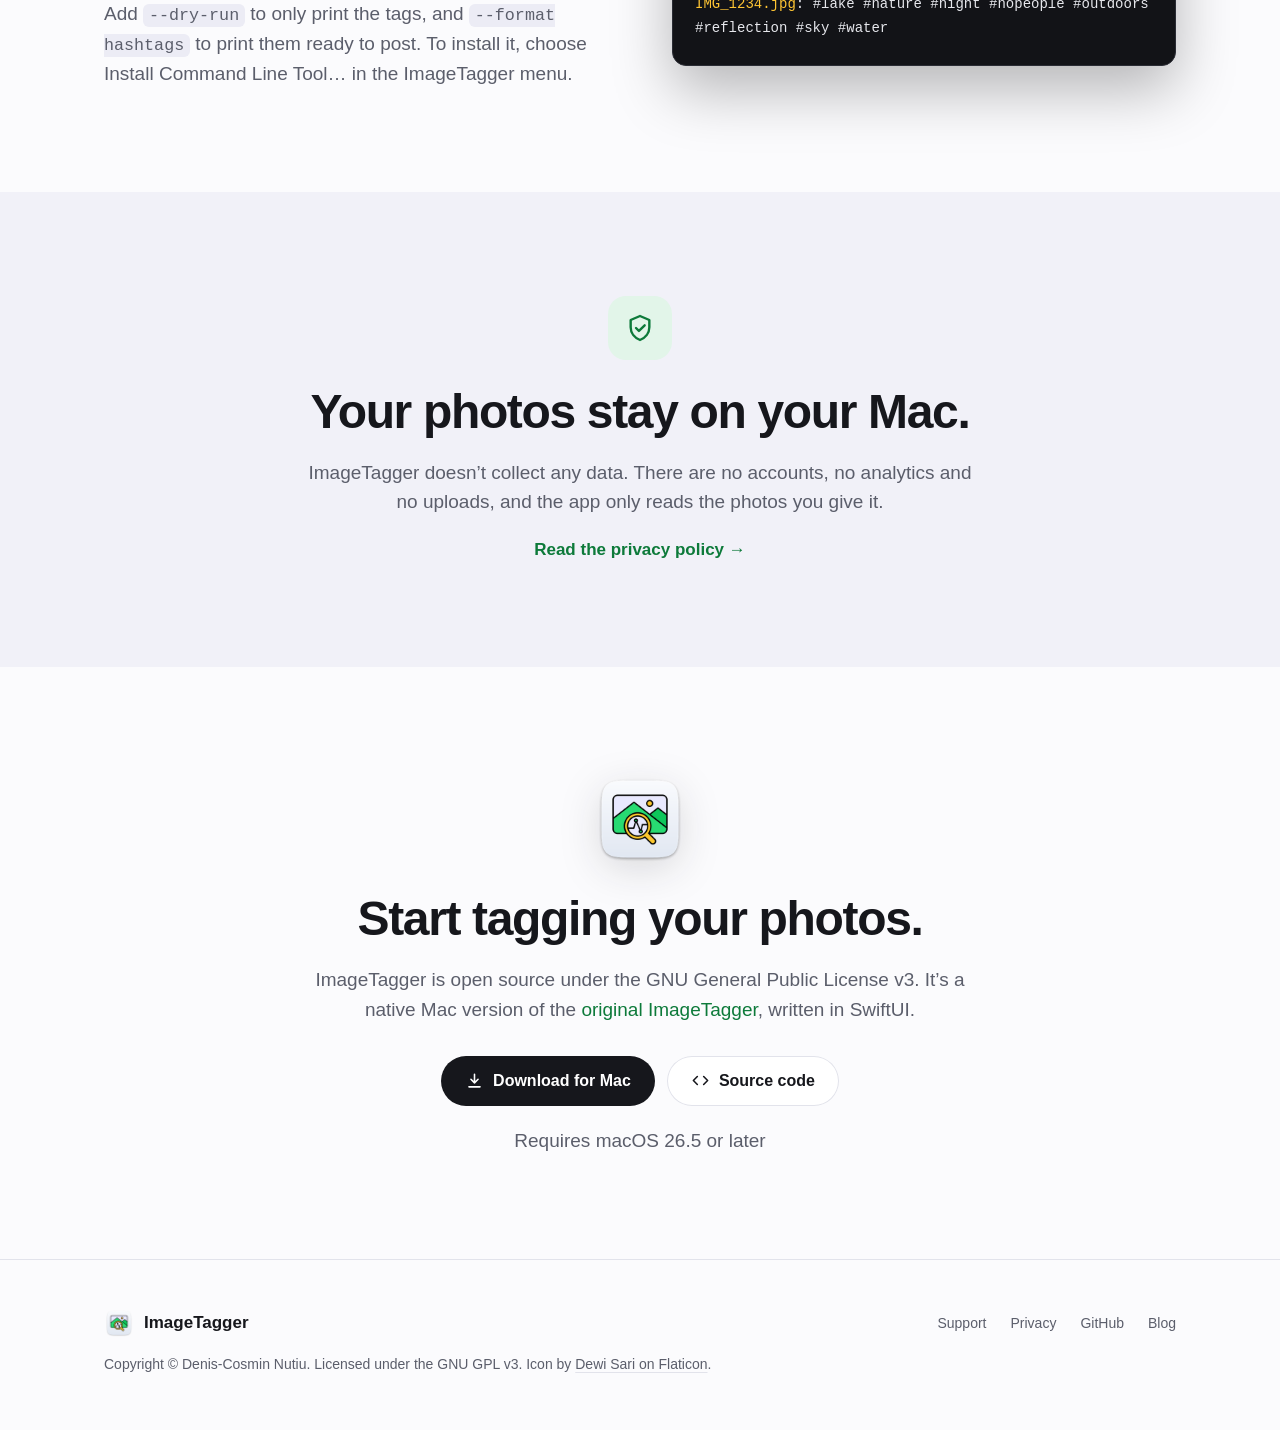
==== commit 1046c65d: "Leave the command line tool out of App Store builds Every executable in a Mac App Store app has to b" ====
--- a/docs/index.html
+++ b/docs/index.html
@@ -243,8 +243,8 @@
         <div class="split-text">
           <p class="kicker">Command line</p>
           <h2 id="cli-title">Tag a whole shoot from the Terminal.</h2>
-          <p>The <code>imagetagger</code> command comes with the app. It uses the same model and saves tags the
-            same way, so you can tag a folder right after an import, or from your own scripts.</p>
+          <p>The <code>imagetagger</code> command comes with the app you download here. It uses the same model and
+            saves tags the same way, so you can tag a folder right after an import, or from your own scripts.</p>
           <p>Add <code>--dry-run</code> to only print the tags, and <code>--format hashtags</code> to print them
             ready to post. To install it, choose Install Command Line Tool… in the ImageTagger menu.</p>
         </div>
